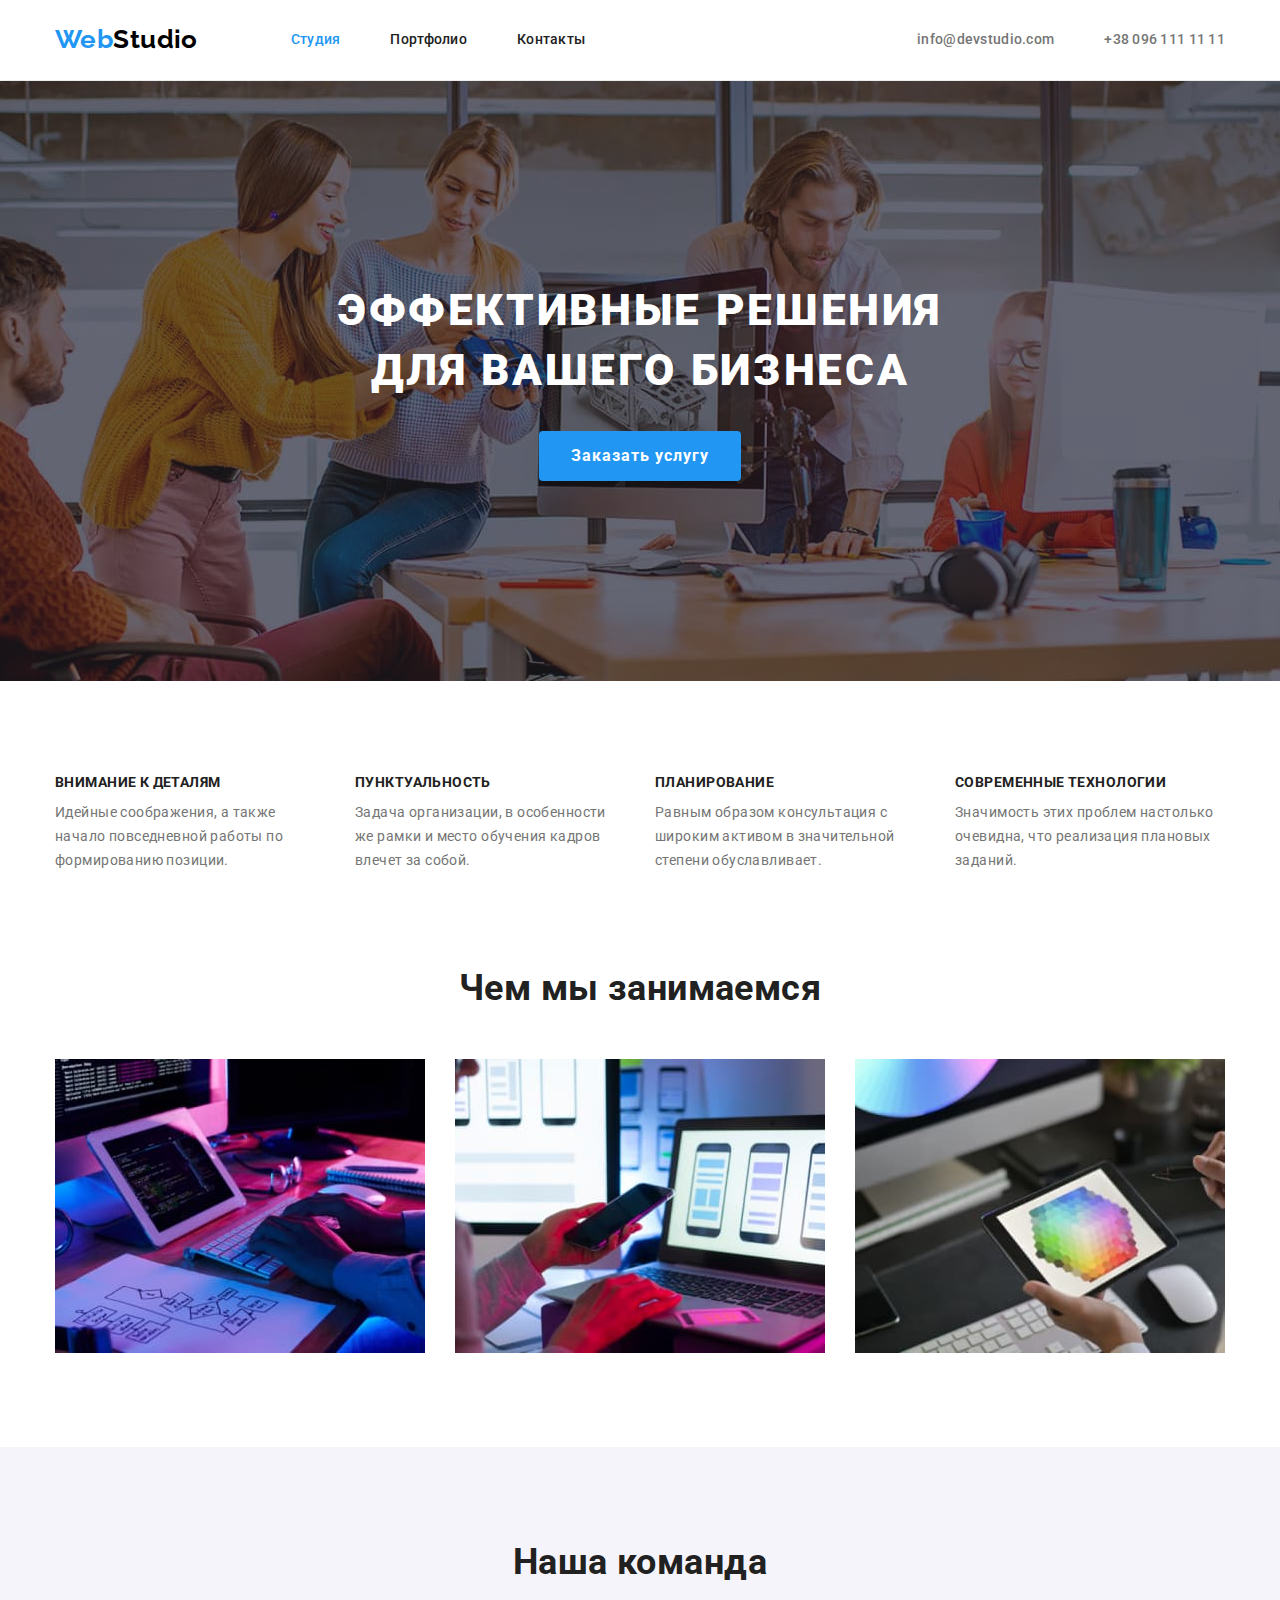
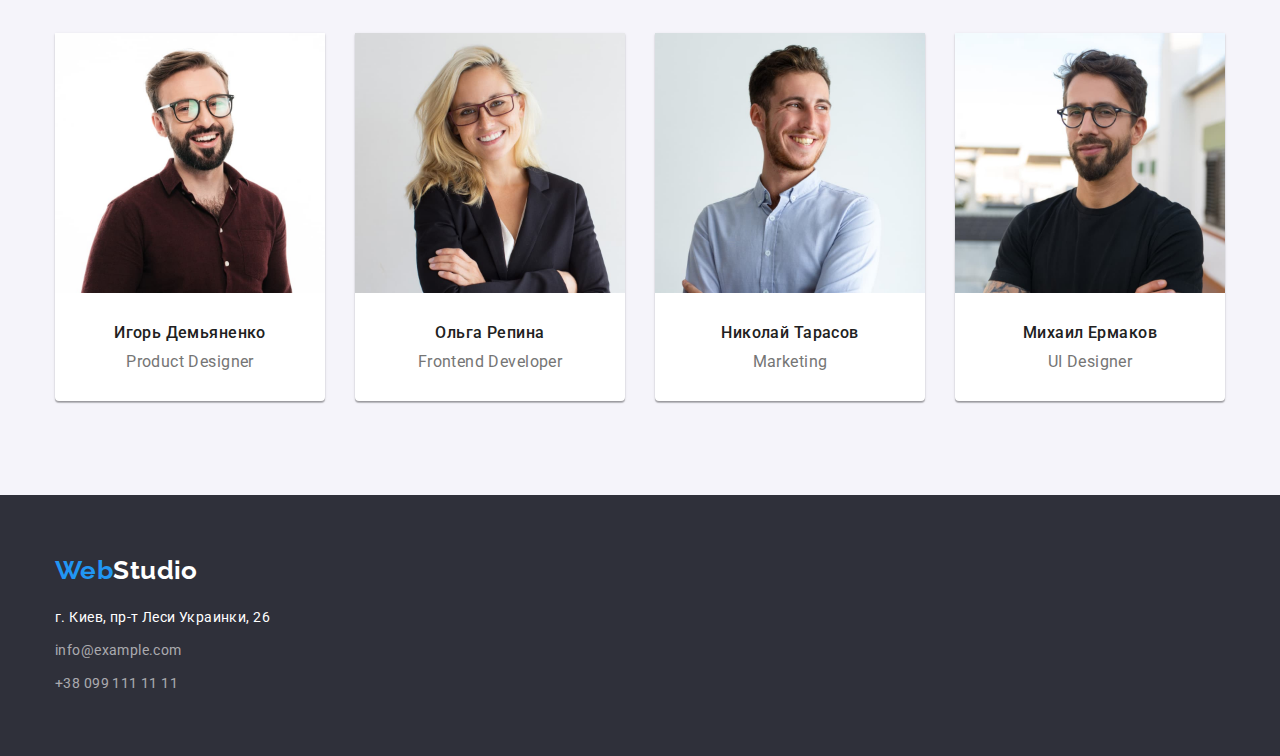
==== index.html @ b18875c4 "Hero BG and svg sprite" ====
<!DOCTYPE html>
<html lang="ru">
<head>
    <meta charset="UTF-8">
    <meta http-equiv="X-UA-Compatible" content="IE=edge">
    <meta name="viewport" content="width=device-width, initial-scale=1.0">
    <title>Студия</title>
    <link rel="preconnect" href="https://fonts.googleapis.com">
    <link rel="preconnect" href="https://fonts.gstatic.com" crossorigin>
    <link href="https://fonts.googleapis.com/css2?family=Raleway:wght@700&family=Roboto:wght@400;500;700;900&display=swap"
        rel="stylesheet">
    <link rel="stylesheet" href="https://cdnjs.cloudflare.com/ajax/libs/modern-normalize/1.1.0/modern-normalize.min.css">
    <link rel="stylesheet" href="./css/styles.css"/>
</head>
<body>
    <header>
        <div class="container header">
            <nav class="nav"><a href="./index.html" class="logo logo-black"><span class="accent">Web</span>Studio</a>            
                <ul class="nav-list">
                    <li><a href="./index.html" class="nav-link current">Студия</a> </li>
                    <li><a href="./portfolio.html" class="nav-link">Портфолио</a> </li>
                    <li><a href="#" class="nav-link">Контакты</a> </li>
                </ul>
            </nav>
            <ul class="contact">
                <li>
                    <a href="mailto:info@devstudio.com" class="contacts-link">info@devstudio.com</a>
                </li>
                <li>
                    <a href="tel:+380961111111" class="contacts-link">+38 096 111 11 11</a>
                </li>
            </ul>  
        </div>
    </header>
    <main>
        <!-- Секція Hero -->
        <section class="hero overlay">
            <div class="container">
                <h1 class="main-title">Эффективные решения для вашего бизнеса</h1>
                <button type="button" class="main-button">
                    Заказать услугу
                </button>                
            </div>           
        </section>
        <!-- Наші особливості -->
        <section class="features section">
            <div class="container">
                <h2 class="visually-hidden">Наши особенности</h2>
                <ul class="feature-list">
                    <li>
                        <h3 class="feature-title">Внимание к деталям</h3>
                        <p class="feature-text">Идейные соображения, а также начало повседневной работы по формированию позиции.</p>
                    </li>
                    <li>
                        <h3 class="feature-title">Пунктуальность</h3>
                        <p class="feature-text">Задача организации, в особенности же рамки и место обучения кадров влечет за собой.</p>
                    </li>
                    <li>
                        <h3 class="feature-title">Планирование</h3>
                        <p class="feature-text">Равным образом консультация с широким активом в значительной степени обуславливает.</p>
                    </li>
                    <li>
                        <h3 class="feature-title">Современные технологии</h3>
                        <p class="feature-text">Значимость этих проблем настолько очевидна, что реализация плановых заданий.</p>
                    </li>
                </ul>
            </div>
        </section>
        <!-- чим ми займаємось -->
        <section class="section works">
            <div class="container">
                <h2 class="secondary-title">Чем мы занимаемся</h2>
                <ul class="works-list">
                    <li>
                        <!-- Чи є фото посиланням -->
                        <!-- <a href="#">
                        <img src="/img/box1.jpg" alt="Верстка сайтов" width="370">
                        </a> -->
                        <img src="./img/box1.jpg" alt="Верстка сайтов" width="370" class="no-gap">
                    </li>
                    <li>
                        <img src="./img/box2.jpg" alt="Создание мобильных приложений" width="370" class="no-gap">
                    </li>
                    <li>
                        <img src="./img/box3.jpg" alt="Разработка дизайна" width="370" class="no-gap">
                    </li>
                </ul>
            </div>
        </section>
        <!-- наша команда -->
        <section class="team section">
            <div class="container">
                <h2 class="secondary-title">Наша команда</h2>
                <ul class="team-list">
                    <li class="team-link">
                        <img src="./img/team1.jpg" alt="Игорь Демьяненко" width="270">
                        <h3 class="team-title">Игорь Демьяненко</h3>
                        <p class="team-text">Product Designer</p>
                    </li>
                    <li class="team-link">
                        <img src="./img/team2.jpg" alt="Ольга Репина" width="270">
                        <h3 class="team-title">Ольга Репина</h3>
                        <p class="team-text">Frontend Developer</p>
                    </li>
                    <li class="team-link">
                        <img src="./img/team3.jpg" alt="Николай Тарасов" width="270">
                        <h3 class="team-title">Николай Тарасов</h3>
                        <p class="team-text">Marketing</p>
                    </li>
                    <li class="team-link">
                        <img src="./img/team4.jpg" alt="Михаил Ермаков" width="270">
                        <h3 class="team-title">Михаил Ермаков</h3>
                        <p class="team-text">UI Designer</p>
                    </li>
                </ul>
            </div>
        </section>
    </main>
    <footer>
        <div class="container">
            <a href="./index.html" class="logo logo-white"><span class="accent">Web</span>Studio</a>
            <address class="address">
                <ul>
                    <li>г. Киев, пр-т Леси Украинки, 26</li>
                    <li><a href="mailto:info@example.com" class="address-link">info@example.com</a></li>
                    <li><a href="tel:+380991111111" class="address-link">+38 099 111 11 11</a></li>
                </ul>
            </address>
        </div>
    </footer>    
</body>
</html>
---- css/styles.css ----
.visually-hidden {
  position: absolute;
  width: 1px;
  height: 1px;
  margin: -1px;
  border: 0;
  padding: 0;
  
  white-space: nowrap;
  clip-path: inset(100%);
  clip: rect(0 0 0 0);
  overflow: hidden;
}

:root {
  --primary-text-color: #212121;
  --secondary-text-color: #757575;
  --primary-white-color: #FFFFFF;
  --accent-colour: #2196F3;
  --footer-gray: rgba(255, 255, 255, 0.6);
  --main-background: #FFFFFF;
  --secondary-background: #2F303A;
  --alternative-background: #F5F4FA;
  --logo-black: #000000;
}

/* font-family: 'Raleway',
sans-serif;

font-family: 'Roboto',
sans-serif; */

ul {
  list-style: none;
  margin: 0;
  padding-left: 0;
}
h1, h2, h3, h4, h5, p {
  margin: 0;
}

a {
  text-decoration: none;
}

img {
	display: block;
	max-width: 100%;
	height: auto;
}


body {
  font-family: 'Roboto', sans-serif;
  letter-spacing: 0.03em;
  font-size: 14px;
  /* font-style: normal; */
  /* font-weight: 400; */
  color: var(--primary-text-color);
  background-color: var(--main-background);  
}

.container {
  width: 1200px;
  padding-left: 15px;
  padding-right: 15px;
  margin-left: auto;
  margin-right: auto;
}
.section {
  padding-top: 94px;
  padding-bottom: 94px;
}

/* Header-styles */

.header {
  display: flex;
  align-items: center;
}

.nav{display: flex;}

.nav-list {
  display: flex;
  align-items: center;
}
.nav-list> li:not(:last-child) {
  margin-right: 50px;
}

.contact>li:not(:last-child) {
  margin-right: 50px;
}


.contact {
  display: flex;
  margin-left: auto;

}

.nav .logo {
  padding-top: 24px;
  padding-bottom: 25px;
  margin-right: 93px;
}

header {
  border-bottom: 1px solid #ECECEC;
}

.logo {
  font-family: 'Raleway',
  sans-serif;
  font-weight: 700;
  font-size: 26px;
  line-height: 1.19;
}
.logo-black {
  color: var(--logo-black);
}
.logo-white {
  color: var(--primary-white-color)
}
.logo .accent {
  color: var(--accent-colour);
}

.nav-link {
  font-weight: 500;
  line-height: 1.14;
  letter-spacing: 0.02em;
  
  color: var(--primary-text-color);
}
.nav-link.current {
  color: var(--accent-colour);
}

.nav-link:hover,
.nav-link:focus,
.contacts-link:hover,
.contacts-link:focus
{
  color: var(--accent-colour);
}

.contacts-link {
  font-weight: 500;
  line-height: 1.14;
  letter-spacing: 0.02em;

  color: var(--secondary-text-color);
}

/* HERO */

.hero {
  text-align: center;
  padding: 200px 0;
  background-color: var(--secondary-background);
}
.overlay {
  height: 600px;
  max-width: 1600px;
  margin-left: auto;
  margin-right: auto;

  background-size: cover;
  background-repeat: no-repeat;
  background-position: center;

  background-image: linear-gradient(to right, rgba(47, 48, 58, 0.4),
  rgba(47, 48, 58, 0.4)  
  ), url(../img/Img-bg.jpg)

}

.main-title {
  width: 700px;
  margin-left: auto;
  margin-right: auto;
  margin-bottom: 30px;

  font-weight: 900;
  font-size: 44px;
  line-height: 1.36;
  text-align: center;
  letter-spacing: 0.06em;
  text-transform: uppercase;

  color: var(--primary-white-color);
}
.main-button {
  font-weight: 700;
  font-size: 16px;
  line-height: 1.88;
  text-align: center;
  letter-spacing: 0.06em;

  border: 0;
  border-radius: 4px;
  padding: 10px 32px;
  display: inline-block;
  
  color: var(--primary-white-color);
  background-color: var(--accent-colour);
  box-shadow: 0px 4px 4px rgba(0, 0, 0, 0.15);

  cursor: pointer;
  font-family: inherit;
  font-style: inherit;
}
.main-button:hover {
  background-color: #188CE8;
}

/* Наші особливості */

.feature-list {
  display: flex;
}

.feature-list> li:not(:last-child) {
  margin-right: 30px;
}
.feature-list> li {width: 270px;}

.feature-title {
  font-size: 14px;
  line-height: 1.14;
  text-transform: uppercase;

  margin-bottom: 10px;
}

.feature-text {
  line-height: 1.71;

  color: var(--secondary-text-color);
}

/* чим ми займаємось */

.works {
  padding-top: 0;
}
.works-list {
  display: flex;
  justify-content: space-between;
}

.no-gap {
  display: block;
}

.secondary-title {
  font-size: 36px;
  line-height: 1.17;
  text-align: center;
  margin-bottom: 50px;
}
/* наша команда */

.team {
  font-size: 16px;
  line-height: 1.19;

  background-color: var(--alternative-background);
}

.team-list {
  display: flex;
  justify-content: space-between;
}

.team-link {
  background-color: var(--main-background);
  text-align: center;

  box-shadow: 0px 1px 3px rgba(0, 0, 0, 0.12), 0px 1px 1px rgba(0, 0, 0, 0.14), 0px 2px 1px rgba(0, 0, 0, 0.2);
    border-radius: 0px 0px 4px 4px;
}

.team-link> img {
  margin-bottom: 30px;
}

.team-title {
  font-weight: 500;
  margin-bottom: 10px;
  font-size: 16px;
}

.team-text {
  color: var(--secondary-text-color);
  margin-bottom: 30px;
}

/* footer */
footer {
  background-color: var(--secondary-background);
  padding: 60px 0;
}

.address {
  line-height: 1.71;
  font-style: normal;
  margin-top: 20px;

  color: var(--primary-white-color);
}
.address > ul {
  display: inline-block;
}

.address-link {
  color: var(--footer-gray);
  margin-top: 9px;
  display: inline-block;
}
.address-link:hover,
.address-link:focus {
  color: var(--accent-colour);
}

/* portfolio */
/* Фільтр */

.filter {
  display: flex;
  justify-content: center;
  margin-bottom: 50px;
}

.filter> li:not(:last-child) {
  margin-right: 8px;
}

.button-filter {
  font-weight: 500;
  font-size: 16px;
  line-height: 1.62;
  text-align: center;
  letter-spacing: 0.03em;

  background: var(--alternative-background);
  border: 0;
  border-radius: 4px;
  padding: 6px 22px;
  display: inline-block;

  cursor: pointer;
  font-family: inherit;
  font-style: inherit;
}
.button-filter:hover,
.button-filter:focus {
  color: var(--main-background);
  background-color: var(--accent-colour);
}
/* < !-- Елементи фільтру --> */

.project-items {
  display: flex;
  flex-wrap: wrap;
  /* justify-content: space-between; */
}

.project-items> li {
  margin-right: 30px;
  margin-bottom: 30px;
  width: calc((100% - 60px) / 3);
  /* gap: 30px; */
}

.project-items> li:nth-child(3n) {
  margin-right: 0px;
}
.project-items> li:nth-last-child(-n+3) {
  margin-bottom: 0px;
}

.project-link-container {
  border-left: 1px solid #EEEEEE;
  border-bottom: 1px solid #EEEEEE;
  border-right: 1px solid #EEEEEE;

  padding: 20px 24px;
}

.project-title {
  font-size: 18px;
  line-height: 2.00;
  letter-spacing: 0.06em;
  color: var(--primary-text-color);
}

.project-text {
  margin-top: 4px;

  font-size: 16px;
  line-height: 1.88;
  color: var(--secondary-text-color);
}
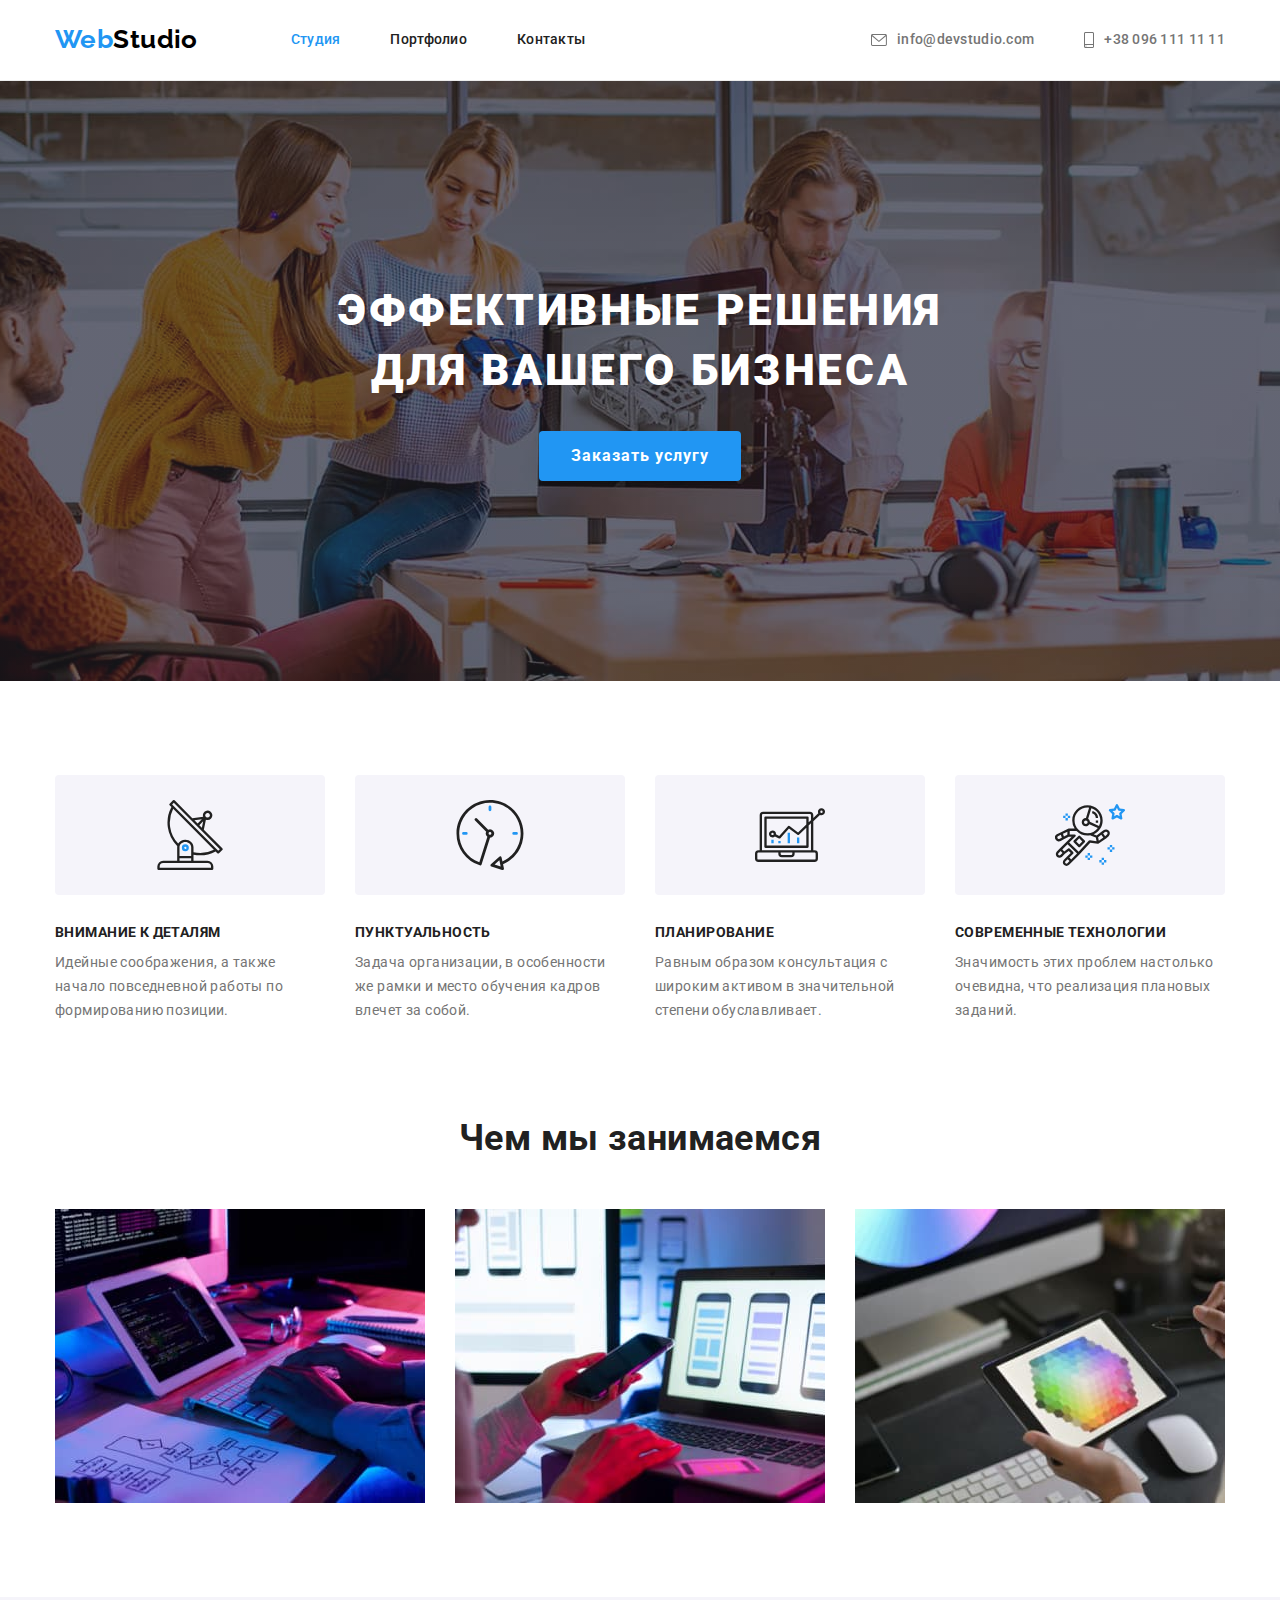
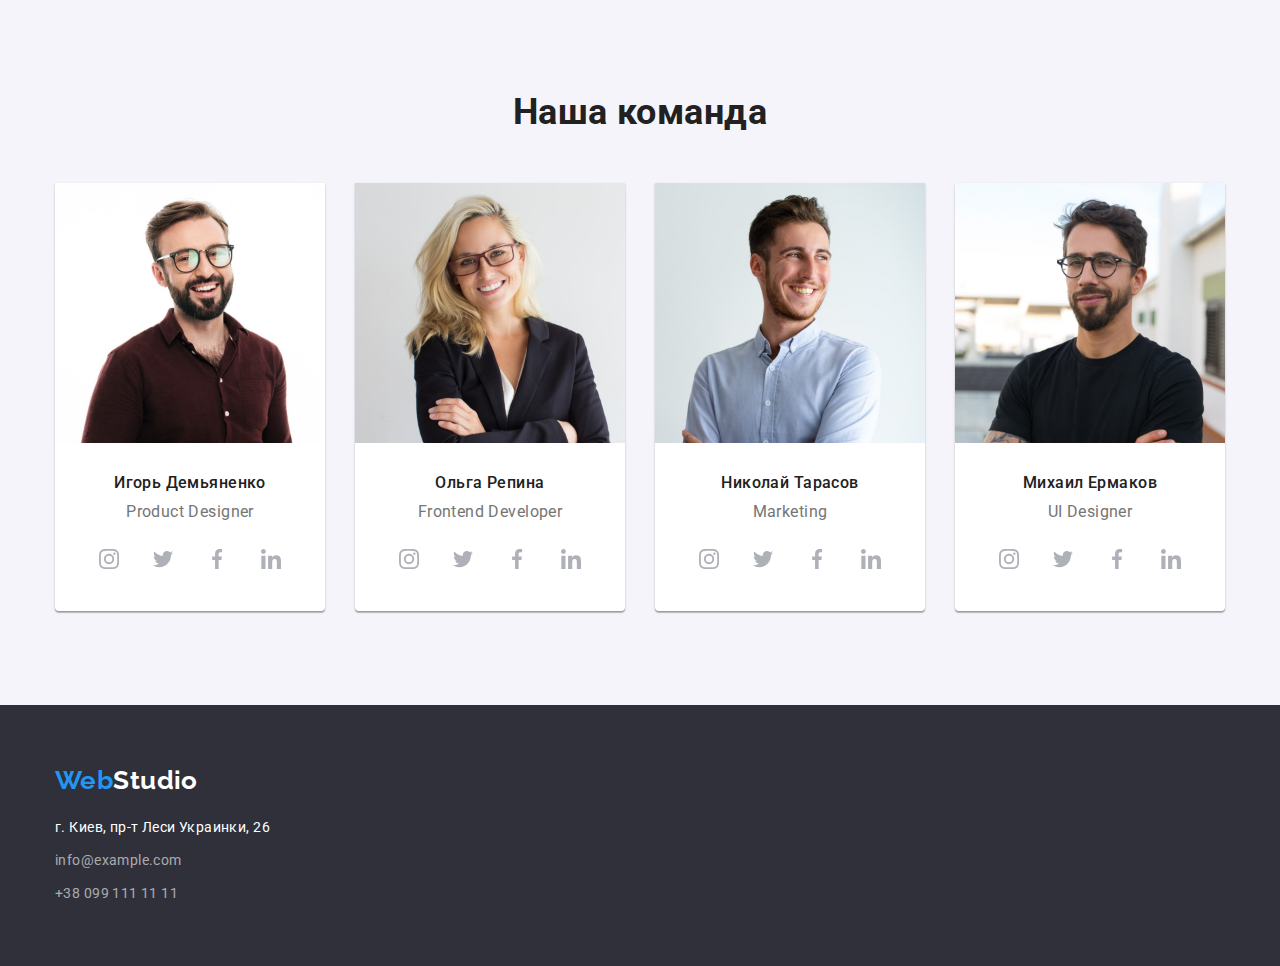
==== commit 5912d1d6: "svg в header, особлив. і команда" ====
--- a/index.html
+++ b/index.html
@@ -24,10 +24,18 @@
             </nav>
             <ul class="contact">
                 <li>
-                    <a href="mailto:info@devstudio.com" class="contacts-link">info@devstudio.com</a>
+                    <a href="mailto:info@devstudio.com" class="contacts-link">
+                        <svg class="envelope" width="16" height="12">
+                            <use href="./img/symbol-defs.svg#envelope"></use>
+                        </svg>
+                        info@devstudio.com</a>
                 </li>
                 <li>
-                    <a href="tel:+380961111111" class="contacts-link">+38 096 111 11 11</a>
+                    <a href="tel:+380961111111" class="contacts-link">
+                        <svg class="smartphone" width="10" height="16">
+                            <use href="./img/symbol-defs.svg#smartphone"></use>
+                        </svg>
+                        +38 096 111 11 11</a>
                 </li>
             </ul>  
         </div>
@@ -48,18 +56,38 @@
                 <h2 class="visually-hidden">Наши особенности</h2>
                 <ul class="feature-list">
                     <li>
+                        <div class="feature-box">
+                            <svg class="antenna" width="70" height="70">
+                                <use href="./img/symbol-defs.svg#antenna"></use>
+                            </svg>
+                        </div>
                         <h3 class="feature-title">Внимание к деталям</h3>
                         <p class="feature-text">Идейные соображения, а также начало повседневной работы по формированию позиции.</p>
                     </li>
                     <li>
+                        <div class="feature-box">
+                            <svg class="clock" width="70" height="70">
+                                <use href="./img/symbol-defs.svg#clock"></use>
+                            </svg>
+                        </div>
                         <h3 class="feature-title">Пунктуальность</h3>
                         <p class="feature-text">Задача организации, в особенности же рамки и место обучения кадров влечет за собой.</p>
                     </li>
                     <li>
+                        <div class="feature-box">
+                            <svg class="diagram" width="70" height="70">
+                                <use href="./img/symbol-defs.svg#diagram"></use>
+                            </svg>
+                        </div>
                         <h3 class="feature-title">Планирование</h3>
                         <p class="feature-text">Равным образом консультация с широким активом в значительной степени обуславливает.</p>
                     </li>
                     <li>
+                        <div class="feature-box">
+                            <svg class="astronaut" width="70" height="70">
+                                <use href="./img/symbol-defs.svg#astronaut"></use>
+                            </svg>
+                        </div>
                         <h3 class="feature-title">Современные технологии</h3>
                         <p class="feature-text">Значимость этих проблем настолько очевидна, что реализация плановых заданий.</p>
                     </li>
@@ -96,21 +124,142 @@
                         <img src="./img/team1.jpg" alt="Игорь Демьяненко" width="270">
                         <h3 class="team-title">Игорь Демьяненко</h3>
                         <p class="team-text">Product Designer</p>
+
+                        <ul>
+                            <li class="team-social">
+                                <a href="#">
+                                    <svg class="instagram" width="20" height="20">
+                                        <use href="./img/symbol-defs.svg#instagram"></use>
+                                    </svg>
+                                </a>
+                            </li>
+                            <li class="team-social">
+                                <a href="#">
+                                    <svg class="twitter" width="20" height="20">
+                                        <use href="./img/symbol-defs.svg#twitter"></use>
+                                    </svg>
+                                </a>
+                            </li>
+                            <li class="team-social">
+                                <a href="#">
+                                    <svg class="facebook" width="20" height="20">
+                                        <use href="./img/symbol-defs.svg#facebook"></use>
+                                    </svg>
+                                </a>
+                            </li>
+                            <li class="team-social">
+                                <a href="#">
+                                    <svg class="linkedin" width="20" height="20">
+                                        <use href="./img/symbol-defs.svg#linkedin"></use>
+                                    </svg>
+                                </a>
+                            </li>
+                        </ul>
                     </li>
                     <li class="team-link">
                         <img src="./img/team2.jpg" alt="Ольга Репина" width="270">
                         <h3 class="team-title">Ольга Репина</h3>
                         <p class="team-text">Frontend Developer</p>
+                        <ul>
+                            <li class="team-social">
+                                <a href="#">
+                                    <svg class="instagram" width="20" height="20">
+                                        <use href="./img/symbol-defs.svg#instagram"></use>
+                                    </svg>
+                                </a>
+                            </li>
+                            <li class="team-social">
+                                <a href="#">
+                                    <svg class="twitter" width="20" height="20">
+                                        <use href="./img/symbol-defs.svg#twitter"></use>
+                                    </svg>
+                                </a>
+                            </li>
+                            <li class="team-social">
+                                <a href="#">
+                                    <svg class="facebook" width="20" height="20">
+                                        <use href="./img/symbol-defs.svg#facebook"></use>
+                                    </svg>
+                                </a>
+                            </li>
+                            <li class="team-social">
+                                <a href="#">
+                                    <svg class="linkedin" width="20" height="20">
+                                        <use href="./img/symbol-defs.svg#linkedin"></use>
+                                    </svg>
+                                </a>
+                            </li>
+                        </ul>
                     </li>
                     <li class="team-link">
                         <img src="./img/team3.jpg" alt="Николай Тарасов" width="270">
                         <h3 class="team-title">Николай Тарасов</h3>
                         <p class="team-text">Marketing</p>
+                        <ul>
+                            <li class="team-social">
+                                <a href="#">
+                                    <svg class="instagram" width="20" height="20">
+                                        <use href="./img/symbol-defs.svg#instagram"></use>
+                                    </svg>
+                                </a>
+                            </li>
+                            <li class="team-social">
+                                <a href="#">
+                                    <svg class="twitter" width="20" height="20">
+                                        <use href="./img/symbol-defs.svg#twitter"></use>
+                                    </svg>
+                                </a>
+                            </li>
+                            <li class="team-social">
+                                <a href="#">
+                                    <svg class="facebook" width="20" height="20">
+                                        <use href="./img/symbol-defs.svg#facebook"></use>
+                                    </svg>
+                                </a>
+                            </li>
+                            <li class="team-social">
+                                <a href="#">
+                                    <svg class="linkedin" width="20" height="20">
+                                        <use href="./img/symbol-defs.svg#linkedin"></use>
+                                    </svg>
+                                </a>
+                            </li>
+                        </ul>
                     </li>
                     <li class="team-link">
                         <img src="./img/team4.jpg" alt="Михаил Ермаков" width="270">
                         <h3 class="team-title">Михаил Ермаков</h3>
                         <p class="team-text">UI Designer</p>
+                        <ul>
+                            <li class="team-social">
+                                <a href="#">
+                                    <svg class="instagram" width="20" height="20">
+                                        <use href="./img/symbol-defs.svg#instagram"></use>
+                                    </svg>
+                                </a>
+                            </li>
+                            <li class="team-social">
+                                <a href="#">
+                                    <svg class="twitter" width="20" height="20">
+                                        <use href="./img/symbol-defs.svg#twitter"></use>
+                                    </svg>
+                                </a>
+                            </li>
+                            <li class="team-social">
+                                <a href="#">
+                                    <svg class="facebook" width="20" height="20">
+                                        <use href="./img/symbol-defs.svg#facebook"></use>
+                                    </svg>
+                                </a>
+                            </li>
+                            <li class="team-social">
+                                <a href="#">
+                                    <svg class="linkedin" width="20" height="20">
+                                        <use href="./img/symbol-defs.svg#linkedin"></use>
+                                    </svg>
+                                </a>
+                            </li>
+                        </ul>
                     </li>
                 </ul>
             </div>
--- a/css/styles.css
+++ b/css/styles.css
@@ -154,6 +154,31 @@
   color: var(--secondary-text-color);
 }
 
+.contacts-link {
+  display: flex;
+  align-items: center
+}
+
+.envelope,
+.smartphone {
+  margin-right: 10px;
+  fill: currentColor;
+}
+.envelope:hover
+.smartphone:hover {
+  fill: var(--accent-colour);
+}
+
+/* .contacts-link::before {
+  content: "";
+  background-image: url(../img/envelope.svg);
+  background-size: contain;
+  width: 16px;
+  height: 12px;
+  display: inline-block;
+  margin-right: 20px;
+} */
+
 /* HERO */
 
 .hero {
@@ -241,6 +266,19 @@
   color: var(--secondary-text-color);
 }
 
+.feature-box {
+  width: 270px;
+  height: 120px;
+  background-color: var(--alternative-background);
+  border-radius: 4px;
+
+  display: flex;
+  justify-content: center;
+  align-items: center;
+  margin-bottom: 30px;
+}
+
+
 /* чим ми займаємось */
 
 .works {
@@ -295,8 +333,47 @@
 
 .team-text {
   color: var(--secondary-text-color);
+  margin-bottom: 16px;
+}
+
+.team-link > ul {
+  display: flex;
+  margin-right: 32px;
+  margin-left: 32px;
   margin-bottom: 30px;
-}
+
+}
+
+.team-social {
+  width: 44px;
+  height: 44px;
+
+  fill: #AFB1B8;
+}
+.team-social:not(:last-child) {
+  margin-right: 10px;
+}
+
+.team-social a {
+  display: flex;
+  align-items: center;
+  justify-content: center;
+
+  width: 100%;
+  height: 100%;
+  border-radius: 50%;
+}
+
+.team-social a:hover,
+.team-social a:focus {
+  fill: var(--main-background);
+  background-color: var(--accent-colour);
+}
+
+
+
+
+
 
 /* footer */
 footer {
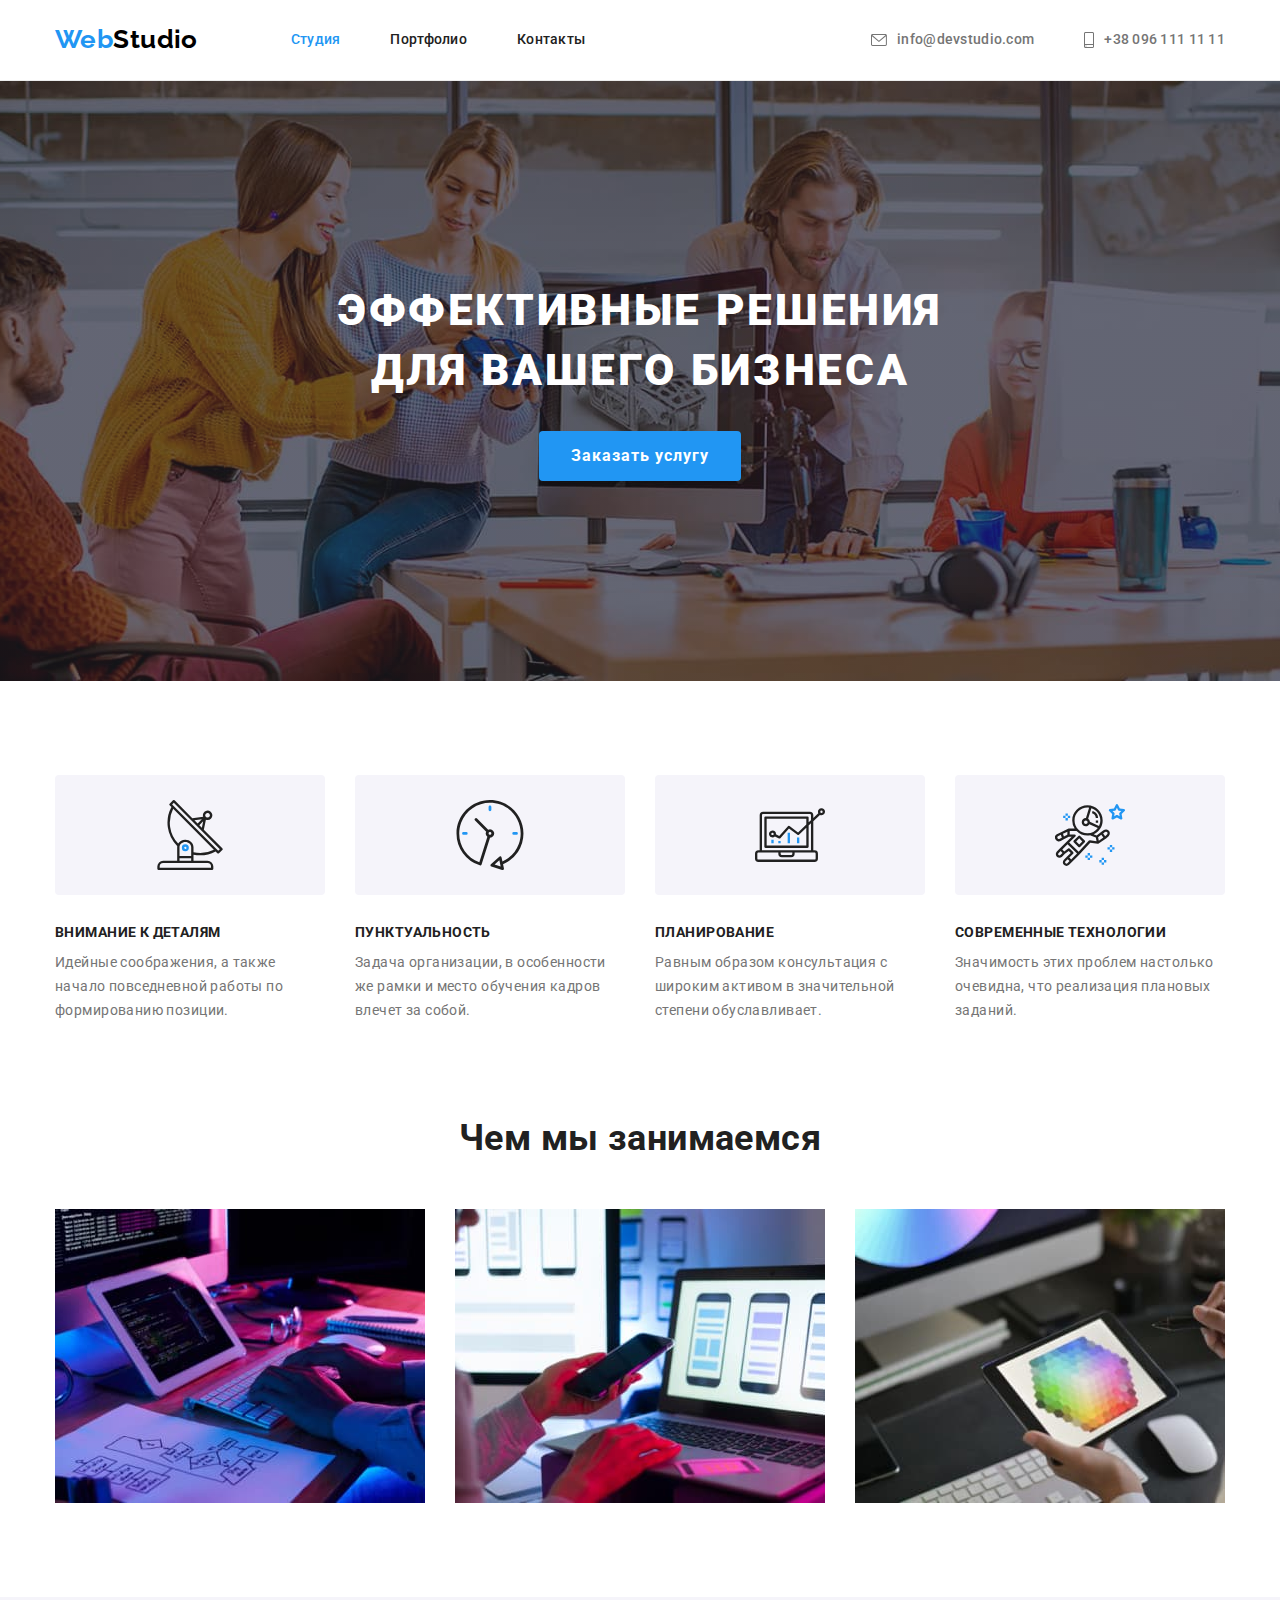
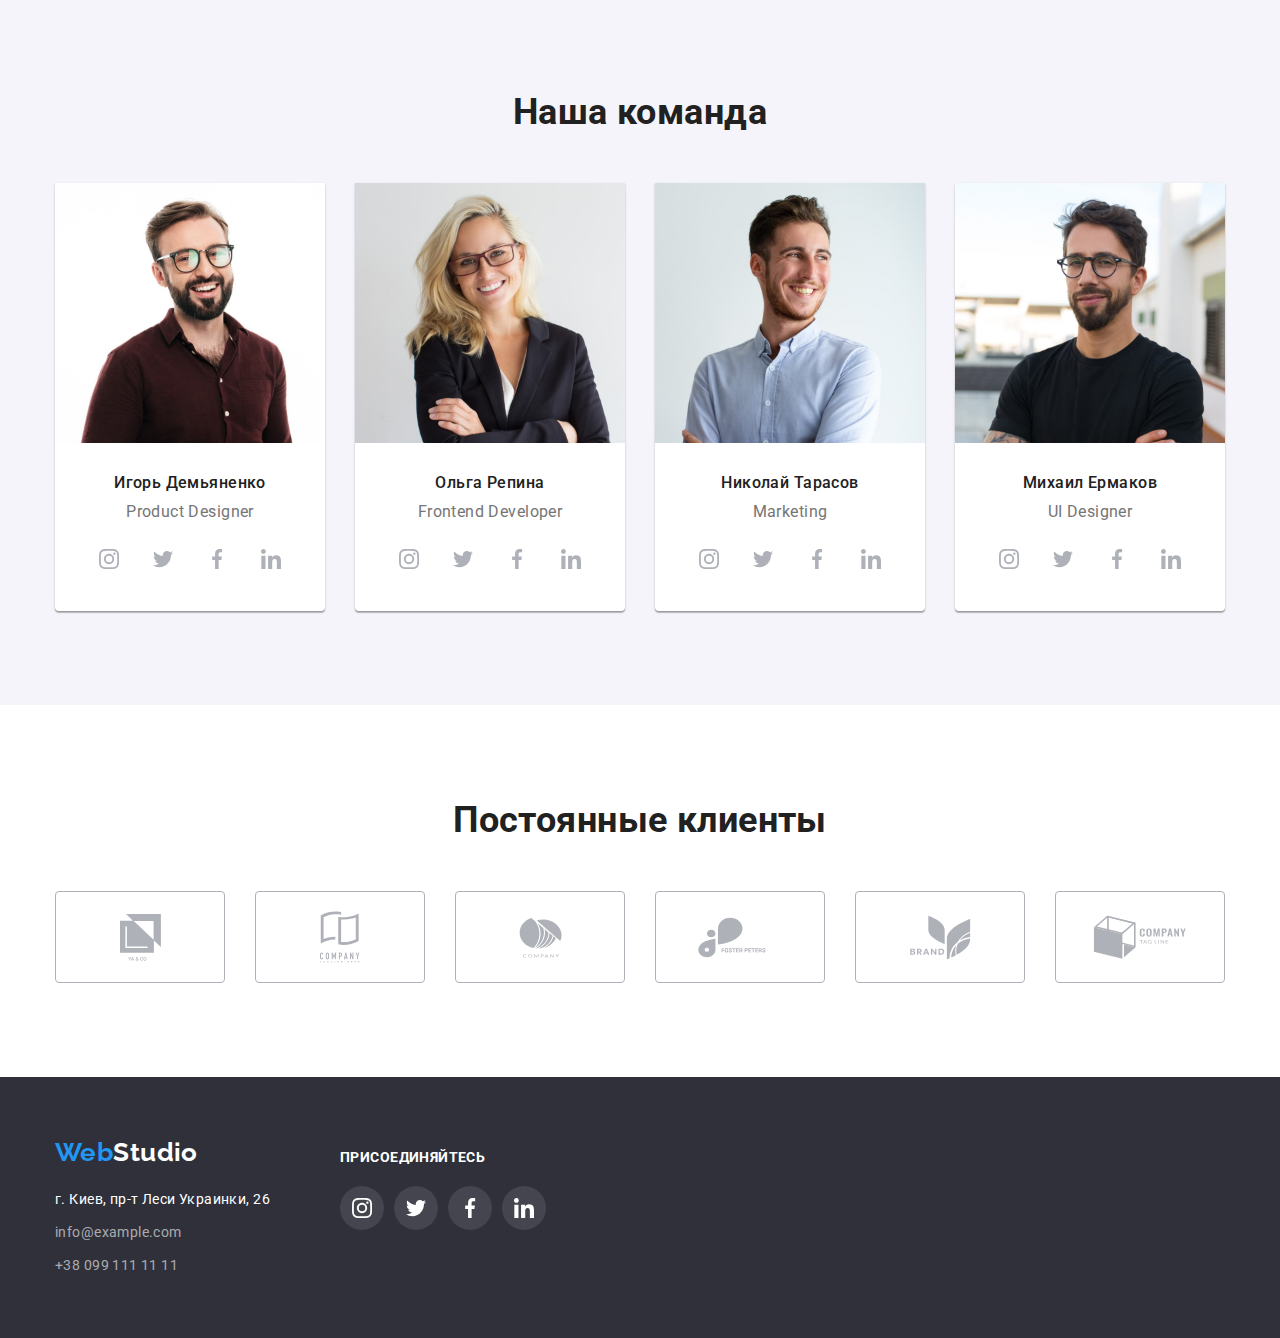
==== commit 4faa70b2: "svg and hover to all" ====
--- a/index.html
+++ b/index.html
@@ -264,17 +264,103 @@
                 </ul>
             </div>
         </section>
+
+        <!-- постійні клієнти -->
+        <section class="section">
+            <div class="container">
+                <h2 class="secondary-title">Постоянные клиенты</h2>
+                <ul class="clients-list">
+                    <li class="clients-item">
+                        <a href="#">
+                            <svg class="client1" width="41" height="47">
+                                <use href="./img/symbol-defs.svg#client1"></use>
+                            </svg>
+                        </a>
+                    </li>
+                    <li class="clients-item">
+                        <a href="#">
+                            <svg class="client2" width="40" height="52">
+                                <use href="./img/symbol-defs.svg#client2"></use>
+                            </svg>
+                        </a>
+                    </li>
+                    <li class="clients-item">
+                        <a href="#">
+                            <svg class="client3" width="43" height="41">
+                                <use href="./img/symbol-defs.svg#client3"></use>
+                            </svg>
+                        </a>
+                    </li>
+                    <li class="clients-item">
+                        <a href="#">
+                            <svg class="client4" width="84" height="41">
+                                <use href="./img/symbol-defs.svg#client4"></use>
+                            </svg>
+                        </a>
+                    </li>
+                    <li class="clients-item">
+                        <a href="#">
+                            <svg class="client5" width="63" height="45">
+                                <use href="./img/symbol-defs.svg#client5"></use>
+                            </svg>
+                        </a>
+                    </li>
+                    <li class="clients-item">
+                        <a href="#">
+                            <svg class="client6" width="94" height="44">
+                                <use href="./img/symbol-defs.svg#client6"></use>
+                            </svg>
+                        </a>
+                    </li>
+                </ul>                
+            </div>
+        </section>
     </main>
     <footer>
-        <div class="container">
-            <a href="./index.html" class="logo logo-white"><span class="accent">Web</span>Studio</a>
-            <address class="address">
-                <ul>
-                    <li>г. Киев, пр-т Леси Украинки, 26</li>
-                    <li><a href="mailto:info@example.com" class="address-link">info@example.com</a></li>
-                    <li><a href="tel:+380991111111" class="address-link">+38 099 111 11 11</a></li>
-                </ul>
-            </address>
+        <div class="container footer-box">
+            <div class="footer-contacts">
+                <a href="./index.html" class="logo logo-white"><span class="accent">Web</span>Studio</a>
+                <address class="address">
+                    <ul>
+                        <li>г. Киев, пр-т Леси Украинки, 26</li>
+                        <li><a href="mailto:info@example.com" class="address-link">info@example.com</a></li>
+                        <li><a href="tel:+380991111111" class="address-link">+38 099 111 11 11</a></li>
+                    </ul>
+                </address>
+            </div>
+            <div class="footer-stbox">
+                <strong>присоединяйтесь</strong>
+                <ul class="footer-list">
+                    <li class="footer-social">
+                        <a href="#">
+                            <svg class="instagram" width="20" height="20">
+                                <use href="./img/symbol-defs.svg#instagram"></use>
+                            </svg>
+                        </a>
+                    </li>
+                    <li class="footer-social">
+                        <a href="#">
+                            <svg class="twitter" width="20" height="20">
+                                <use href="./img/symbol-defs.svg#twitter"></use>
+                            </svg>
+                        </a>
+                    </li>
+                    <li class="footer-social">
+                        <a href="#">
+                            <svg class="facebook" width="20" height="20">
+                                <use href="./img/symbol-defs.svg#facebook"></use>
+                            </svg>
+                        </a>
+                    </li>
+                    <li class="footer-social">
+                        <a href="#">
+                            <svg class="linkedin" width="20" height="20">
+                                <use href="./img/symbol-defs.svg#linkedin"></use>
+                            </svg>
+                        </a>
+                    </li>
+                </ul>
+            </div>  
         </div>
     </footer>    
 </body>
--- a/css/styles.css
+++ b/css/styles.css
@@ -93,11 +93,9 @@
   margin-right: 50px;
 }
 
-
 .contact {
   display: flex;
   margin-left: auto;
-
 }
 
 .nav .logo {
@@ -370,9 +368,35 @@
   background-color: var(--accent-colour);
 }
 
-
-
-
+/* постійні клієнти */
+
+.clients-list {
+  fill: #AFB1B8;
+  display: flex;
+  justify-content: space-between;
+}
+
+.clients-item {
+  width: 170px;
+  height: 92px;
+}
+.clients-item > a {
+  width: 100%;
+  height: 100%;
+
+  border: 1px solid #AFB1B8;
+  border-radius: 4px;
+
+  display: flex;
+  justify-content: center;
+  align-items: center;  
+}
+
+.clients-item > a:hover,
+.clients-item > a:focus {
+  fill: var(--accent-colour);
+  border: 1px solid var(--accent-colour);
+}
 
 
 /* footer */
@@ -381,6 +405,13 @@
   padding: 60px 0;
 }
 
+.footer-box {
+  display: flex;
+}
+.footer-contacts {
+  margin-right: 70px;
+}
+
 .address {
   line-height: 1.71;
   font-style: normal;
@@ -400,6 +431,62 @@
 .address-link:hover,
 .address-link:focus {
   color: var(--accent-colour);
+}
+
+.footer-stbox {
+  margin-top: 12px;
+}
+
+.footer-stbox strong {
+  line-height: 1.14;
+  text-transform: uppercase;
+  color: var(--primary-white-color);
+
+}
+
+.footer-list{
+  display: flex;
+}
+
+.footer-social {
+  width: 44px;
+  height: 44px;
+  fill: var(--primary-white-color);
+
+  margin-top: 20px;
+}
+
+.footer-social:not(:last-child) {
+  margin-right: 10px;
+}
+
+.footer-social a {
+  display: flex;
+  align-items: center;
+  justify-content: center;
+
+
+  width: 100%;
+  height: 100%;
+  border-radius: 50%;
+
+  background-color: rgba(255, 255, 255, 0.1);
+}
+
+.footer-social a:hover,
+.footer-social a:focus {
+  background-color: var(--accent-colour);
+}
+
+/* .team-link > ul {
+  display: flex;
+  margin-right: 32px;
+  margin-left: 32px;
+  margin-bottom: 30px;
+}
+
+.team-social:not(:last-child) {
+  margin-right: 10px;
 }
 
 /* portfolio */
@@ -436,6 +523,10 @@
 .button-filter:focus {
   color: var(--main-background);
   background-color: var(--accent-colour);
+
+  box-shadow: 0px 2px 2px 0px #0000001F;
+  box-shadow: 0px 1px 2px 0px #00000014;
+  box-shadow: 0px 3px 1px 0px #0000001A;
 }
 /* < !-- Елементи фільтру --> */
 
@@ -452,6 +543,11 @@
   /* gap: 30px; */
 }
 
+.project-items> li:hover {
+  box-shadow: 0px 4px 4px 0px #00000040;
+  ;
+}
+
 .project-items> li:nth-child(3n) {
   margin-right: 0px;
 }
